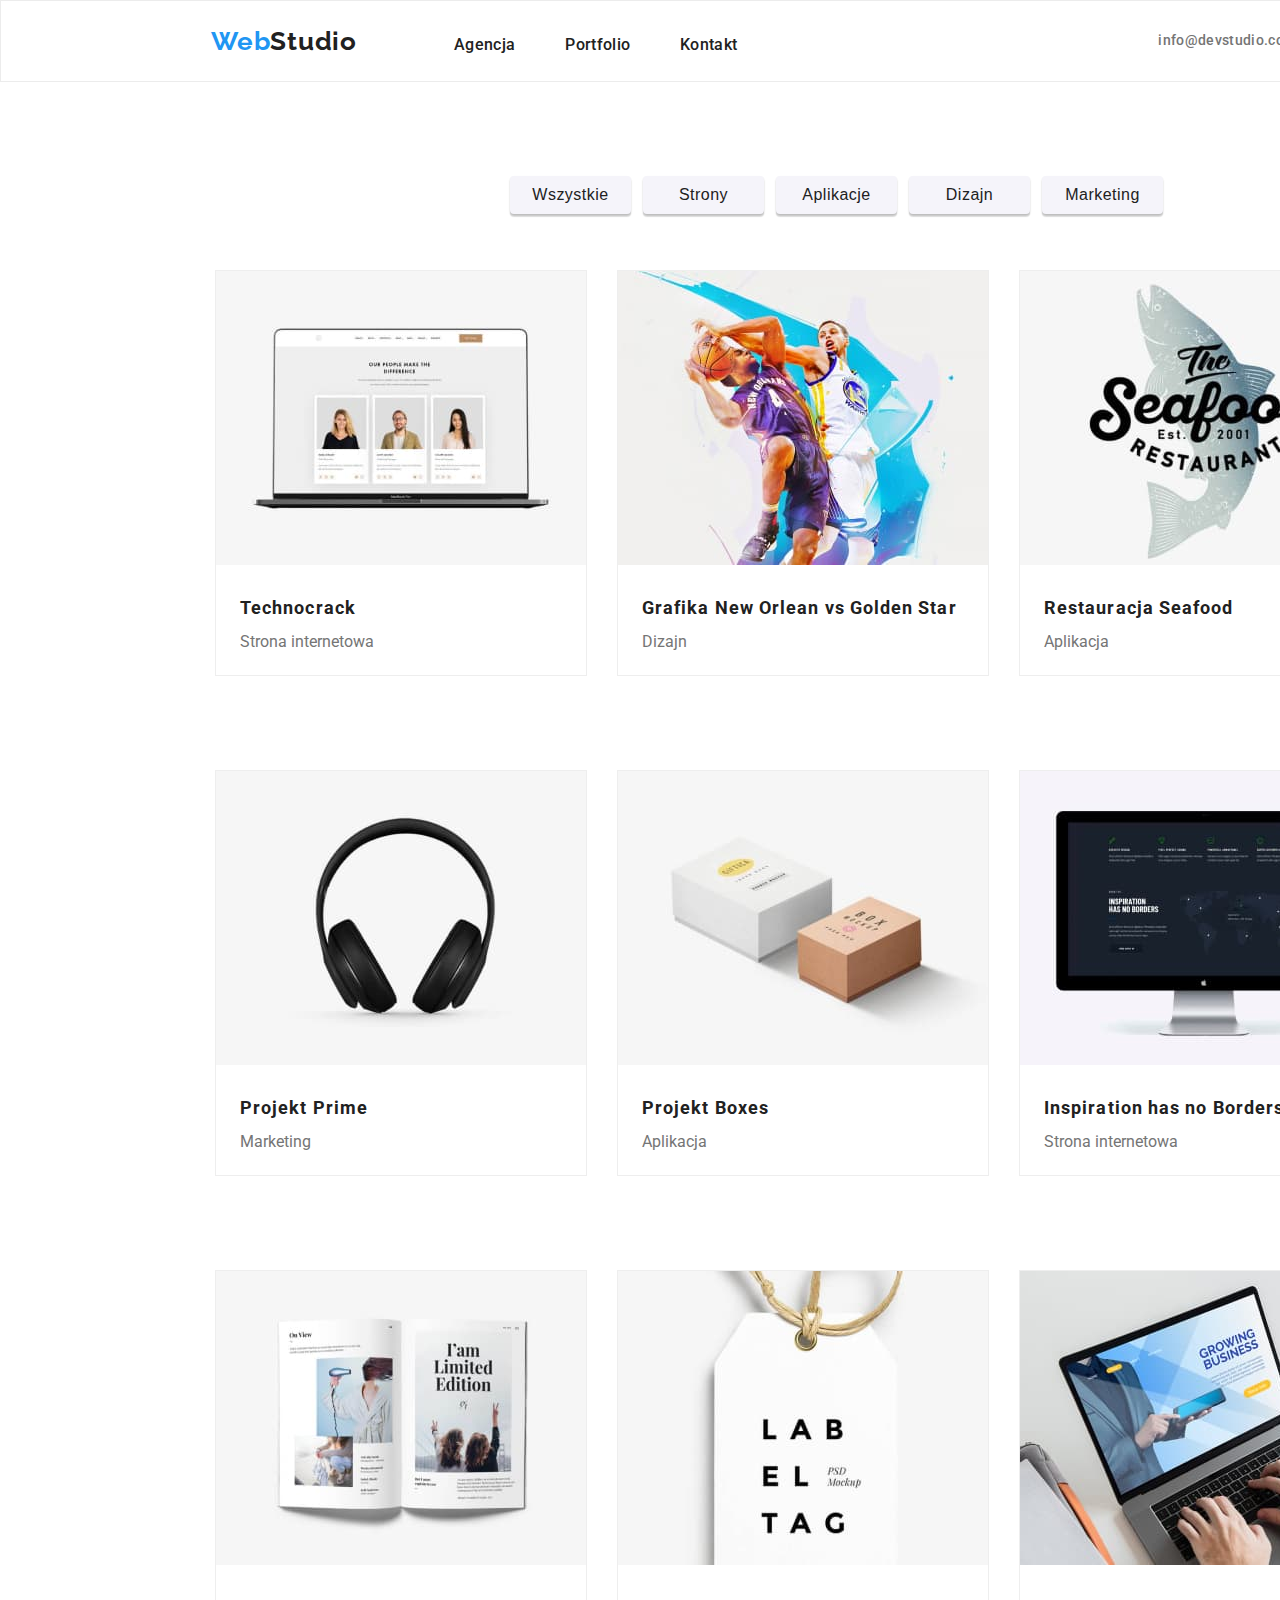
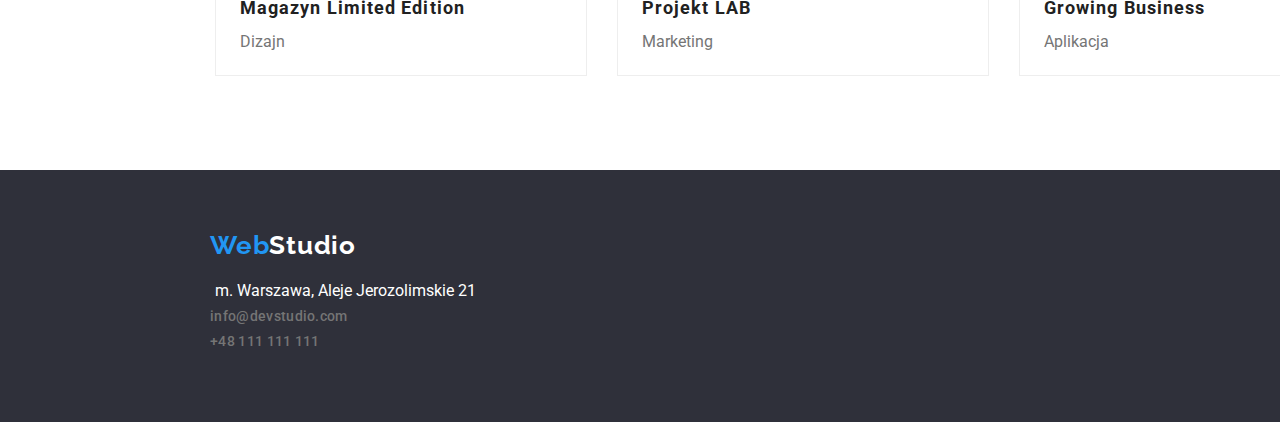
==== portfolio.html @ d5402ba7 "prawie gotowe" ====
<!DOCTYPE html>
<html lang="pl">
  <head>
    <meta charset="UTF-8" />
    <meta http-equiv="X-UA-Compatible" content="IE=edge" />
    <meta name="viewport" content="width=device-width, initial-scale=1.0" />
    <title>Portfolio</title>
    <link rel="stylesheet" href="css/style.css" />
    <link rel="preconnect" href="https://fonts.googleapis.com" />
    <link rel="preconnect" href="https://fonts.gstatic.com" crossorigin />
    <link
      href="https://fonts.googleapis.com/css2?family=Raleway:wght@700&family=Roboto:wght@400;500;700;900&display=swap"
      rel="stylesheet"
    />
    <link
      rel="stylesheet"
      href="https://cdnjs.cloudflare.com/ajax/libs/modern-normalize/1.1.0/modern-normalize.min.css"
      integrity="sha512-wpPYUAdjBVSE4KJnH1VR1HeZfpl1ub8YT/NKx4PuQ5NmX2tKuGu6U/JRp5y+Y8XG2tV+wKQpNHVUX03MfMFn9Q=="
      crossorigin="anonymous"
      referrerpolicy="no-referrer"
    />
  </head>
  <body class="container">
    <a href="index.html"></a>
    <header class="flexWstdioTop">
      <nav class="viceVersa">
        <a class="WebStudio" href="index.html"><span class="wstudio">Web</span>Studio</a>
        <a class="linkRest" href="#">Agencja</a>
        <a class="linkRest" href="portfolio.html">Portfolio</a>
        <a class="linkRestKo" href="#">Kontakt</a>
      </nav>
      <a class="email-tel" href="mailto:info@devstudio.com">info@devstudio.com</a>
      <a class="email-tel" href="tel:+48111111111">+48 111 111 111</a>
    </header>
    <main>
      <section>
        <div class="">
          <button class="fiveButtonOne" type="button">Wszystkie</button>
          <button class="fiveButton" type="button">Strony</button>
          <button class="fiveButton" type="button">Aplikacje</button>
          <button class="fiveButton" type="button">Dizajn</button>
          <button class="fiveButton" type="button">Marketing</button>
        </div>
      </section>
      <section>
        <ul class="flexGraf">
          <li class="borderImgPortfolio">
            <img
              src="images/portfolio/technocrac.jpg"
              alt="osoby i ich cv"
              width="370"
              height="294"
            />
            <div class="graf">Technocrack</div>
            <div class="grafTxt">Strona internetowa</div>
          </li>
          <li class="borderImgPortfolio">
            <img
              src="images/portfolio/newOrleanvsGoldenStar.jpg"
              alt="zdjecie meczu New Orlean vs Golden Star"
              width="370"
              height="294"
            />
            <div class="graf">Grafika New Orlean vs Golden Star</div>
            <div class="grafTxt">Dizajn</div>
          </li>
          <li class="borderImgPortfolio">
            <img
              src="images/portfolio/restaurantSeafood.jpg"
              alt="restauracja"
              width="370"
              height="294"
            />
            <div class="graf">Restauracja Seafood</div>
            <div class="grafTxt">Aplikacja</div>
          </li>
        </ul>
        <ul class="flexGraf">
          <li class="borderImgPortfolio">
            <img src="images/portfolio/projectPrime.jpg" alt="sluchawki" width="370" height="294" />
            <div class="graf">Projekt Prime</div>
            <div class="grafTxt">Marketing</div>
          </li>
          <li class="borderImgPortfolio">
            <img src="images/portfolio/projectBoxes.jpg" alt="pudelka" width="370" height="294" />
            <div class="graf">Projekt Boxes</div>
            <div class="grafTxt">Aplikacja</div>
          </li>
          <li class="borderImgPortfolio">
            <img
              src="images/portfolio/inspirationHasNoBorders.jpg"
              alt="monitor"
              width="370"
              height="294"
            />
            <div class="graf">Inspiration has no Borders</div>
            <div class="grafTxt">Strona internetowa</div>
          </li>
        </ul>
        <ul class="flexGraf">
          <li class="borderImgPortfolio">
            <img
              src="images/portfolio/magazynLimitedEdition.jpg"
              width="370"
              height="294"
              alt="magazyn Limited Edition"
            />
            <div class="graf">Magazyn Limited Edition</div>
            <div class="grafTxt">Dizajn</div>
          </li>
          <li class="borderImgPortfolio">
            <img src="images/portfolio/projectLAB.jpg" alt="projekt lab" width="370" height="294" />
            <div class="graf">Projekt LAB</div>
            <div class="grafTxt">Marketing</div>
          </li>
          <li class="borderImgPortfolio">
            <img
              src="images/portfolio/growingBusiness.jpg"
              alt="rosnacy biznes"
              width="370"
              height="294"
            />
            <div class="graf">Growing Business</div>
            <div class="grafTxt">Aplikacja</div>
          </li>
        </ul>
      </section>
    </main>
    <footer class="addresColor">
      <div class="WebStudio">
        <span class="wstudio">Web</span><span class="wStudioAdres">Studio</span>
      </div>
      <address>
        <div class="addres">m. Warszawa, Aleje Jerozolimskie 21</div>
        <a class="email-telAdress" href="mailto:info@devstudio.com">info@devstudio.com</a>
        <a class="email-telAdress" href="tel:+48111111111">+48 111 111 111</a>
      </address>
    </footer>
  </body>
</html>
---- css/style.css ----
.container {
  font-family: 'Roboto', sans-serif;
  color: #212121;
  margin: 0 auto;
  max-width: 1600px;
  outline: 1px dashed blue;
  font-style: normal;
}

.WebStudio {
  font-family: 'Raleway';
  color: #212121;
  text-decoration: none;
  font-weight: 700;
  line-height: 1.19;
  font-size: 26px;
  letter-spacing: 0.03em;
  margin-left: 210px;
  margin-right: 93px;
  padding-top: 60px;
}

.wstudio {
  color: #2196f3;
}

.linkRest {
  color: #212121;
  text-decoration: none;
  font-weight: 500;
  font-size: 16px;
  line-height: 1.14;
  letter-spacing: 0.02em;
  margin-right: 46px;
  padding: 0;
}

.linkRestKo {
  color: #212121;
  text-decoration: none;
  font-weight: 500;
  font-size: 16px;
  line-height: 1.14;
  letter-spacing: 0.02em;
  padding: 0;
  margin-right: 371px;
}
.viceVersa :hover {
  color: #2196f3;
}

.viceVersa :focus {
  background-color: #2196f3;
  outline: none;
}

.email-tel:hover {
  color: #2196f3;
}
.email-telAdress:hover {
  color: #2196f3;
}

.email-tel:focus {
  background-color: #2196f3;
  outline: none;
}

.email-tel {
  font-weight: 500;
  font-size: 14px;
  line-height: 1.14;
  letter-spacing: 0.02rem;
  color: #757575;
  text-decoration: none;
  margin-left: 50px;
  font-style: normal;
  display: flex;
}

.email-telAdress {
  font-weight: 500;
  font-size: 14px;
  line-height: 1.14;
  letter-spacing: 0.02rem;
  color: #757575;
  text-decoration: none;
  font-style: normal;
  margin-top: 9px;
  display: flex;
  margin-left: 210px;
}
.top {
  font-weight: 900;
  font-size: 44px;
  line-height: 1.3;
  letter-spacing: 0.06em;
  color: #ffffff;
  text-align: center;
  padding-top: 200px;
  padding-left: 452px;
  padding-right: 452px;
}
.flexTop {
  background: #2f303a;
  width: 1600px;
  height: 600px;
}

.botoonIndex {
  font-weight: 700;
  font-size: 16px;
  line-height: 1.87;
  letter-spacing: 0.06rem;
  border: 4px;
  cursor: pointer;
  border-radius: 4px;
  color: #ffffff;
  background: #2196f3;
  width: 200px;
  height: 50px;
  box-shadow: 0px 4px 4px rgba(0, 0, 0, 0.15);
  margin-left: 700px;
}

.botoonIndex:hover {
  color: #020202;
  background: #2196f3;
}

.botoonIndex:focus {
  background-color: #2196f3;
  outline: none;
}

.articleTitle {
  font-weight: 700;
  font-size: 14px;
  line-height: 1.14;
  letter-spacing: 0.03em;
}

.articleTitleTxt {
  font-size: 14px;
  line-height: 1.71;
  letter-spacing: 0.03em;
  color: #757575;
}

.resthHtwo {
  font-weight: 700;
  font-size: 36px;
  line-height: 1.16;
  letter-spacing: 0.03em;
  color: #212121;
  text-align: center;
  padding-top: 94px;
}

.personName {
  font-weight: 500;
  font-size: 16px;
  line-height: 1.18;
  letter-spacing: 0.03em;
  text-align: center;
  margin-top: 30px;
}

.personNameTxt {
  font-size: 16px;
  line-height: 1.18;
  letter-spacing: 0.03em;
  text-align: center;
  margin-top: 10px;
}

.fiveButton {
  font-weight: 500;
  font-size: 16px;
  line-height: 1.62;
  letter-spacing: 0.03em;
  border: 4px;
  background: #f5f4fa;
  color: #ffffff;
  cursor: pointer;
  border-radius: 4px;
  width: 121px;
  height: 38px;
  left: 510px;
  top: 174px;
  color: #212121;
  box-shadow: 0px 3px 1px rgba(0, 0, 0, 0.1), 0px 1px 2px rgba(0, 0, 0, 0.08),
    0px 2px 2px rgba(0, 0, 0, 0.12);
  border-radius: 4px;
  margin-left: 8px;
}
.fiveButtonOne {
  font-weight: 500;
  font-size: 16px;
  line-height: 1.62;
  letter-spacing: 0.03em;
  border: 4px;
  background: #f5f4fa;
  color: #ffffff;
  cursor: pointer;
  border-radius: 4px;
  width: 121px;
  height: 38px;
  left: 510px;
  top: 174px;
  color: #212121;
  box-shadow: 0px 3px 1px rgba(0, 0, 0, 0.1), 0px 1px 2px rgba(0, 0, 0, 0.08),
    0px 2px 2px rgba(0, 0, 0, 0.12);
  border-radius: 4px;
  margin-left: 510px;
  margin-top: 94px;
}

.fiveButtonOne:hover {
  color: #ffffff;
  background: #2196f3;
}

.fiveButton:hover {
  color: #ffffff;
  background: #2196f3;
}

.fiveButton:focus {
  background-color: #2196f3;
  outline: none;
}

.graf {
  font-weight: 700;
  font-size: 18px;
  line-height: 2.11;
  letter-spacing: 0.06em;
  margin-left: 24px;
  margin-top: 20px;
}

.grafTxt {
  font-size: 16px;
  line-height: 1.87;
  color: #757575;
  margin-left: 24px;
}
.addres {
  color: #ffffff;
  margin-top: 20px;
  margin-bottom: 9px;
  margin-left: 215px;
  margin-top: 20px;
  font-style: normal;
}

.flexPerson {
  width: 1600px;
  height: 648px;
  background: #f5f4fa;
  margin-top: 94px;
}
.flexAdress {
  width: 1600px;
  height: 252px;
  left: 0px;
  top: 1628px;
  background: #2f303a;
}

.flexArticleTitle {
  display: flex;
  gap: 30px;
  padding-right: 215px;
  padding-left: 215px;
  margin-top: 94px;
}
.flexImageOneIndex {
  display: flex;
  margin: 30px;
  padding-left: 175px;
  gap: 30px;
  margin-top: 50px;
}

.flexWstdioTop {
  border: 1px solid #ececec;
  width: 1600px;
  height: 80px;
  display: flex;
  align-items: center;
}
.flexWstdioTopIndex {
  display: flex;
  align-items: center;
  padding-top: 24px;
}

.flexImgPersonOne {
  display: flex;
  padding-left: 215px;
  gap: 30px;
  margin-top: 50px;
}
ul {
  list-style-type: none;
}
.ImgTxtPerson {
  width: 270px;
  height: 368px;
  left: 1115px;
  top: 1635px;
  background: #ffffff;
  box-shadow: 0px 1px 3px rgba(0, 0, 0, 0.12), 0px 1px 1px rgba(0, 0, 0, 0.14),
    0px 2px 1px rgba(0, 0, 0, 0.2);
  border-radius: 0px 0px 4px 4px;
}

.flexGraf {
  display: flex;
  gap: 30px;
  padding: 0;
  margin-left: 215px;
  margin-bottom: 94px;
  margin-top: 56px;
}

.borderImgPortfolio {
  width: 370px;
  height: 404px;
  left: 215px;
  top: 1130px;
  background: #ffffff;
  border: 1px solid #eeeeee;
}
.addresColor {
  background: #2f303a;
  width: 1600px;
  height: 252px;
  left: 0px;
  top: 1628px;
}

.wStudioAdres {
  color: #ffffff;
}
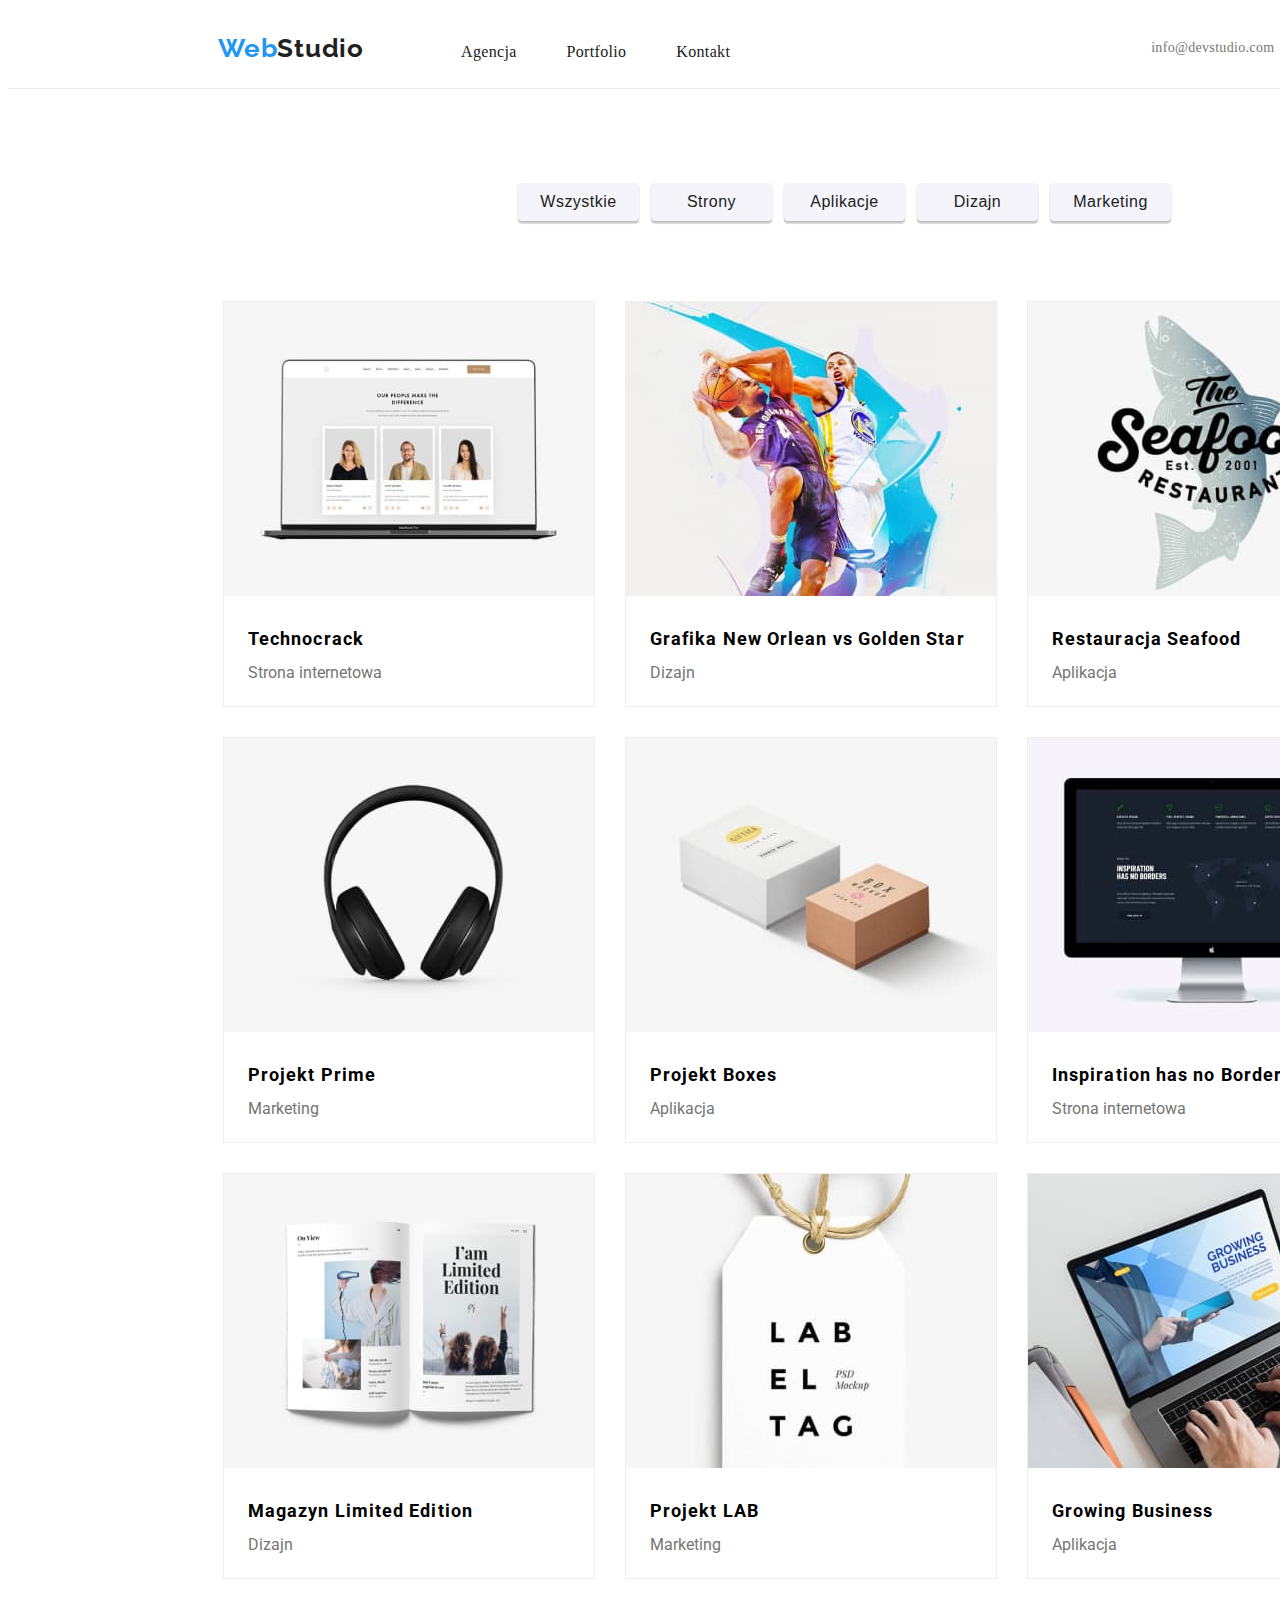
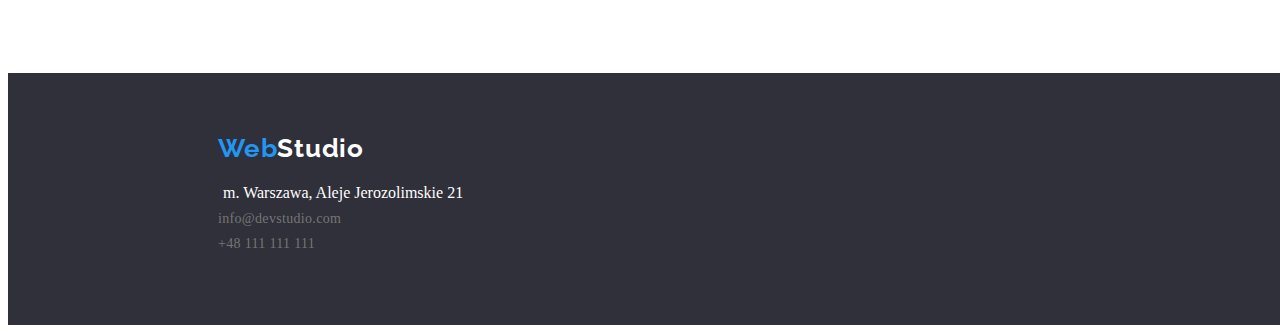
==== commit c7817d55: "poprawione" ====
--- a/portfolio.html
+++ b/portfolio.html
@@ -20,7 +20,7 @@
       referrerpolicy="no-referrer"
     />
   </head>
-  <body class="container">
+  <body>
     <a href="index.html"></a>
     <header class="flexWstdioTop">
       <nav class="viceVersa">
@@ -33,16 +33,14 @@
       <a class="email-tel" href="tel:+48111111111">+48 111 111 111</a>
     </header>
     <main>
-      <section>
-        <div class="">
-          <button class="fiveButtonOne" type="button">Wszystkie</button>
-          <button class="fiveButton" type="button">Strony</button>
-          <button class="fiveButton" type="button">Aplikacje</button>
-          <button class="fiveButton" type="button">Dizajn</button>
-          <button class="fiveButton" type="button">Marketing</button>
-        </div>
+      <section class="container">
+        <button class="fiveButtonOne" type="button">Wszystkie</button>
+        <button class="fiveButton" type="button">Strony</button>
+        <button class="fiveButton" type="button">Aplikacje</button>
+        <button class="fiveButton" type="button">Dizajn</button>
+        <button class="fiveButton" type="button">Marketing</button>
       </section>
-      <section>
+      <section class="container">
         <ul class="flexGraf">
           <li class="borderImgPortfolio">
             <img
@@ -97,7 +95,7 @@
             <div class="grafTxt">Strona internetowa</div>
           </li>
         </ul>
-        <ul class="flexGraf">
+        <ul class="flexGraf flexGrafthre">
           <li class="borderImgPortfolio">
             <img
               src="images/portfolio/magazynLimitedEdition.jpg"
--- a/css/style.css
+++ b/css/style.css
@@ -1,9 +1,6 @@
 .container {
   font-family: 'Roboto', sans-serif;
-  color: #212121;
   margin: 0 auto;
-  max-width: 1600px;
-  outline: 1px dashed blue;
   font-style: normal;
 }
 
@@ -45,6 +42,7 @@
   padding: 0;
   margin-right: 371px;
 }
+
 .viceVersa :hover {
   color: #2196f3;
 }
@@ -57,6 +55,7 @@
 .email-tel:hover {
   color: #2196f3;
 }
+
 .email-telAdress:hover {
   color: #2196f3;
 }
@@ -90,6 +89,7 @@
   display: flex;
   margin-left: 210px;
 }
+
 .top {
   font-weight: 900;
   font-size: 44px;
@@ -101,6 +101,7 @@
   padding-left: 452px;
   padding-right: 452px;
 }
+
 .flexTop {
   background: #2f303a;
   width: 1600px;
@@ -125,7 +126,7 @@
 
 .botoonIndex:hover {
   color: #020202;
-  background: #2196f3;
+  background: #f5f4fa;
 }
 
 .botoonIndex:focus {
@@ -157,6 +158,16 @@
   padding-top: 94px;
 }
 
+.resthHtwoImg {
+  font-weight: 700;
+  font-size: 36px;
+  line-height: 1.16;
+  letter-spacing: 0.03em;
+  text-align: center;
+  margin-top: 94px;
+  width: 1600px;
+}
+
 .personName {
   font-weight: 500;
   font-size: 16px;
@@ -186,14 +197,13 @@
   border-radius: 4px;
   width: 121px;
   height: 38px;
-  left: 510px;
-  top: 174px;
   color: #212121;
   box-shadow: 0px 3px 1px rgba(0, 0, 0, 0.1), 0px 1px 2px rgba(0, 0, 0, 0.08),
     0px 2px 2px rgba(0, 0, 0, 0.12);
   border-radius: 4px;
   margin-left: 8px;
 }
+
 .fiveButtonOne {
   font-weight: 500;
   font-size: 16px;
@@ -206,14 +216,13 @@
   border-radius: 4px;
   width: 121px;
   height: 38px;
-  left: 510px;
-  top: 174px;
   color: #212121;
   box-shadow: 0px 3px 1px rgba(0, 0, 0, 0.1), 0px 1px 2px rgba(0, 0, 0, 0.08),
     0px 2px 2px rgba(0, 0, 0, 0.12);
   border-radius: 4px;
   margin-left: 510px;
   margin-top: 94px;
+  margin-bottom: 50px;
 }
 
 .fiveButtonOne:hover {
@@ -246,6 +255,7 @@
   color: #757575;
   margin-left: 24px;
 }
+
 .addres {
   color: #ffffff;
   margin-top: 20px;
@@ -261,11 +271,10 @@
   background: #f5f4fa;
   margin-top: 94px;
 }
+
 .flexAdress {
   width: 1600px;
   height: 252px;
-  left: 0px;
-  top: 1628px;
   background: #2f303a;
 }
 
@@ -275,7 +284,9 @@
   padding-right: 215px;
   padding-left: 215px;
   margin-top: 94px;
-}
+  width: 1600px;
+}
+
 .flexImageOneIndex {
   display: flex;
   margin: 30px;
@@ -285,12 +296,13 @@
 }
 
 .flexWstdioTop {
-  border: 1px solid #ececec;
+  border-bottom: 1px solid #ececec;
   width: 1600px;
   height: 80px;
   display: flex;
   align-items: center;
 }
+
 .flexWstdioTopIndex {
   display: flex;
   align-items: center;
@@ -303,14 +315,14 @@
   gap: 30px;
   margin-top: 50px;
 }
+
 ul {
   list-style-type: none;
 }
+
 .ImgTxtPerson {
   width: 270px;
   height: 368px;
-  left: 1115px;
-  top: 1635px;
   background: #ffffff;
   box-shadow: 0px 1px 3px rgba(0, 0, 0, 0.12), 0px 1px 1px rgba(0, 0, 0, 0.14),
     0px 2px 1px rgba(0, 0, 0, 0.2);
@@ -322,24 +334,24 @@
   gap: 30px;
   padding: 0;
   margin-left: 215px;
+  margin-top: 30px;
+}
+
+.flexGrafthre {
   margin-bottom: 94px;
-  margin-top: 56px;
-}
-
+  margin-top: 30px;
+}
 .borderImgPortfolio {
   width: 370px;
   height: 404px;
-  left: 215px;
-  top: 1130px;
   background: #ffffff;
   border: 1px solid #eeeeee;
 }
+
 .addresColor {
   background: #2f303a;
   width: 1600px;
   height: 252px;
-  left: 0px;
-  top: 1628px;
 }
 
 .wStudioAdres {
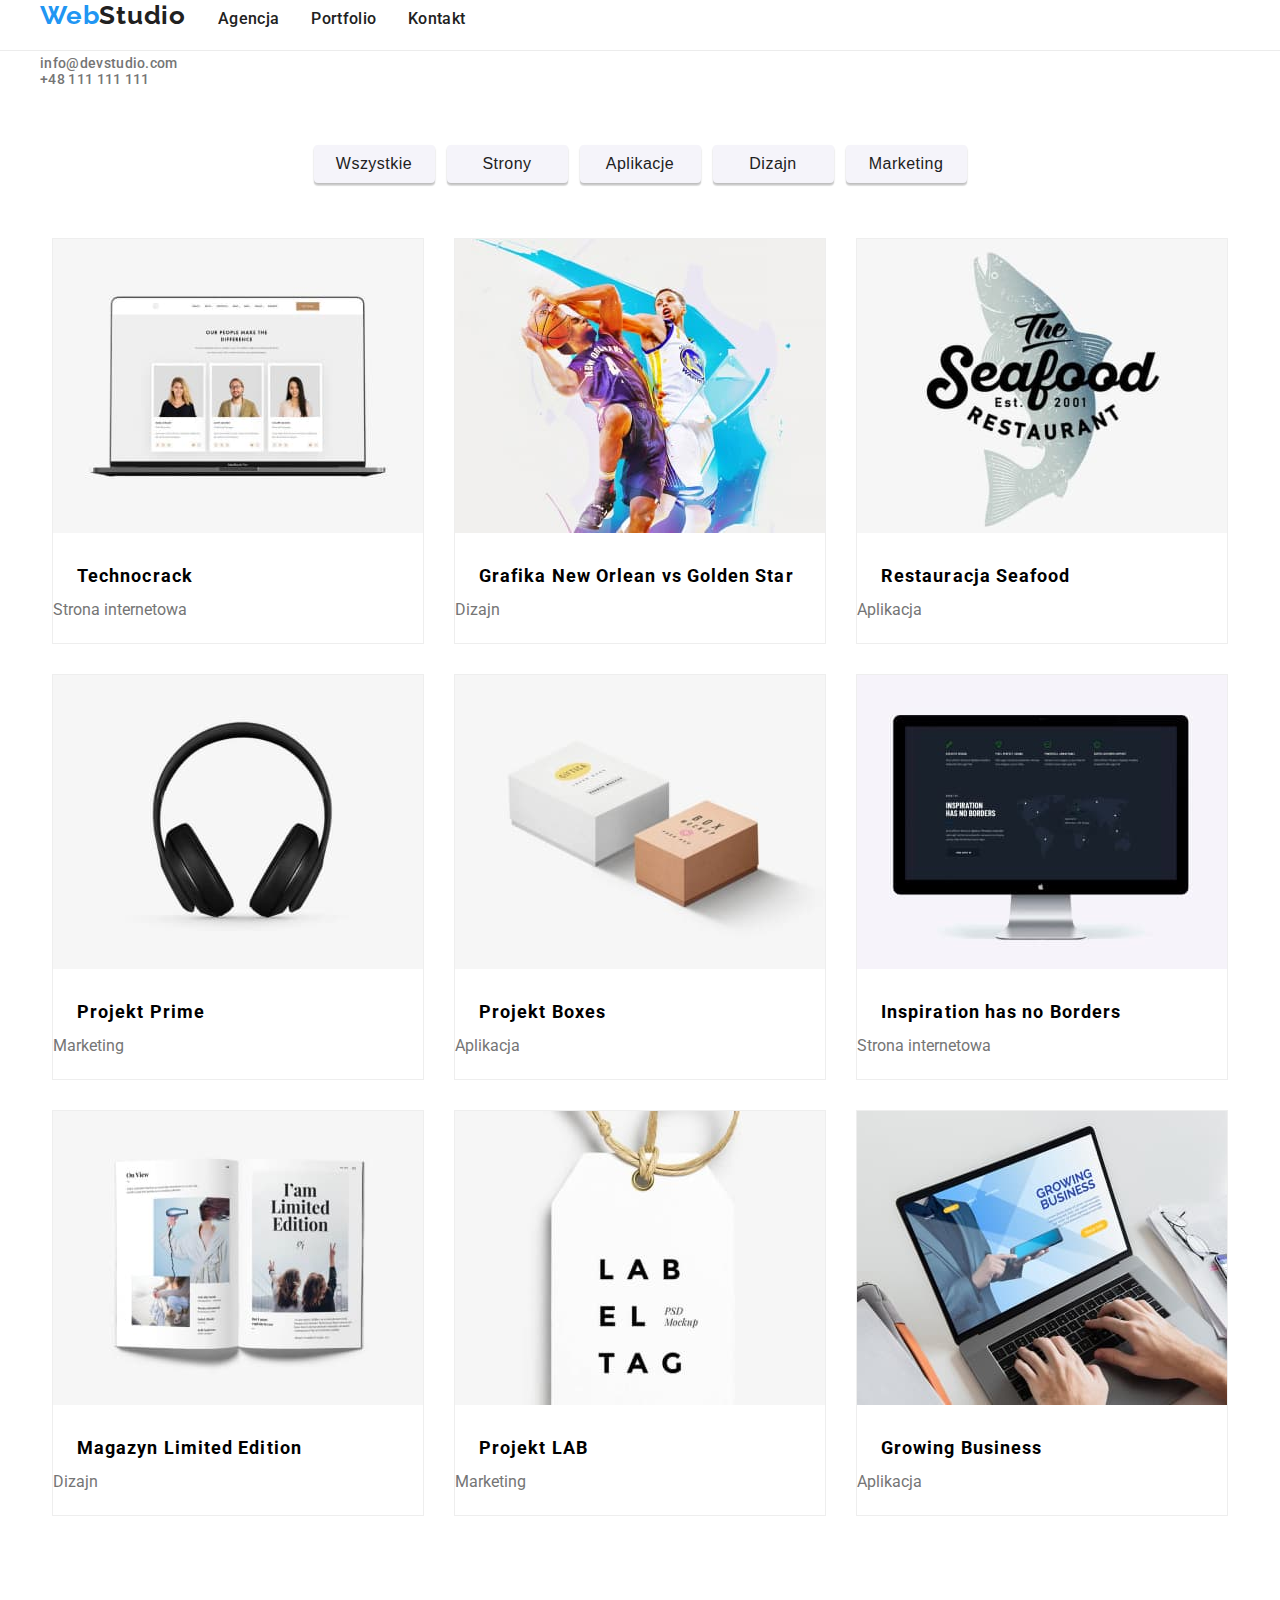
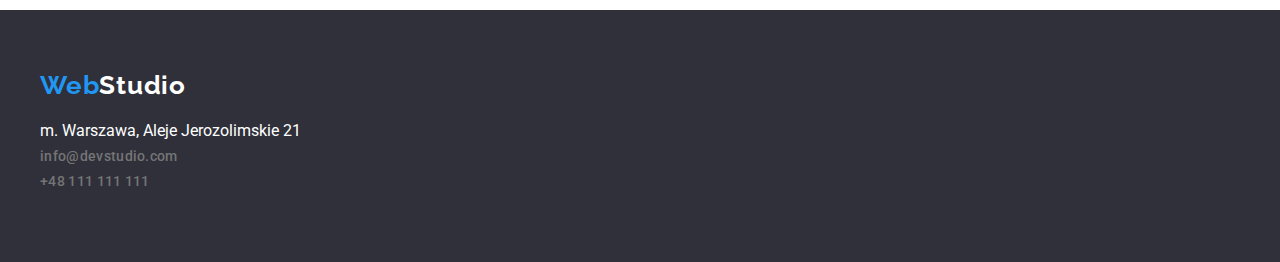
==== commit 3a03056a: "123435" ====
--- a/portfolio.html
+++ b/portfolio.html
@@ -23,18 +23,20 @@
   <body>
     <a href="index.html"></a>
     <header class="flexWstdioTop">
-      <nav class="viceVersa">
-        <a class="WebStudio" href="index.html"><span class="wstudio">Web</span>Studio</a>
-        <a class="linkRest" href="#">Agencja</a>
-        <a class="linkRest" href="portfolio.html">Portfolio</a>
-        <a class="linkRestKo" href="#">Kontakt</a>
-      </nav>
-      <a class="email-tel" href="mailto:info@devstudio.com">info@devstudio.com</a>
-      <a class="email-tel" href="tel:+48111111111">+48 111 111 111</a>
+      <div class="container">
+        <nav class="viceVersa">
+          <a class="WebStudio" href="index.html"><span class="wstudio">Web</span>Studio</a>
+          <a class="linkRest" href="#">Agencja</a>
+          <a class="linkRest" href="portfolio.html">Portfolio</a>
+          <a class="linkRestKo" href="#">Kontakt</a>
+        </nav>
+        <a class="email-tel" href="mailto:info@devstudio.com">info@devstudio.com</a>
+        <a class="email-tel" href="tel:+48111111111">+48 111 111 111</a>
+      </div>
     </header>
     <main>
-      <section class="container">
-        <button class="fiveButtonOne" type="button">Wszystkie</button>
+      <section class="container buttons">
+        <button class="fiveButton" type="button">Wszystkie</button>
         <button class="fiveButton" type="button">Strony</button>
         <button class="fiveButton" type="button">Aplikacje</button>
         <button class="fiveButton" type="button">Dizajn</button>
@@ -125,14 +127,16 @@
       </section>
     </main>
     <footer class="addresColor">
-      <div class="WebStudio">
-        <span class="wstudio">Web</span><span class="wStudioAdres">Studio</span>
+      <div class="container">
+        <div class="WebStudioAdress">
+          <span class="wstudio">Web</span><span class="wStudioAdres">Studio</span>
+        </div>
+        <address>
+          <div class="addres">m. Warszawa, Aleje Jerozolimskie 21</div>
+          <a class="email-telAdress" href="mailto:info@devstudio.com">info@devstudio.com</a>
+          <a class="email-telAdress" href="tel:+48111111111">+48 111 111 111</a>
+        </address>
       </div>
-      <address>
-        <div class="addres">m. Warszawa, Aleje Jerozolimskie 21</div>
-        <a class="email-telAdress" href="mailto:info@devstudio.com">info@devstudio.com</a>
-        <a class="email-telAdress" href="tel:+48111111111">+48 111 111 111</a>
-      </address>
     </footer>
   </body>
 </html>
--- a/css/style.css
+++ b/css/style.css
@@ -1,7 +1,21 @@
+* {
+  margin: 0;
+  padding: 0;
+  justify-content: center;
+}
+
+ul {
+  list-style-type: none;
+}
+
+a {
+  text-decoration: none;
+}
 .container {
   font-family: 'Roboto', sans-serif;
   margin: 0 auto;
   font-style: normal;
+  width: 1200px;
 }
 
 .WebStudio {
@@ -12,8 +26,17 @@
   line-height: 1.19;
   font-size: 26px;
   letter-spacing: 0.03em;
-  margin-left: 210px;
-  margin-right: 93px;
+  padding-bottom: 25px;
+}
+
+.WebStudioAdress {
+  font-family: 'Raleway';
+  color: #212121;
+  text-decoration: none;
+  font-weight: 700;
+  line-height: 1.19;
+  font-size: 26px;
+  letter-spacing: 0.03em;
   padding-top: 60px;
 }
 
@@ -28,10 +51,14 @@
   font-size: 16px;
   line-height: 1.14;
   letter-spacing: 0.02em;
-  margin-right: 46px;
   padding: 0;
-}
-
+  height: auto;
+}
+
+.headerTop {
+  display: flex;
+  align-items: center;
+}
 .linkRestKo {
   color: #212121;
   text-decoration: none;
@@ -43,6 +70,14 @@
   margin-right: 371px;
 }
 
+.viceVersa {
+  flex: 1;
+  display: flex;
+  justify-self: flex-start;
+  gap: 32px;
+  align-items: baseline;
+}
+
 .viceVersa :hover {
   color: #2196f3;
 }
@@ -72,9 +107,8 @@
   letter-spacing: 0.02rem;
   color: #757575;
   text-decoration: none;
-  margin-left: 50px;
   font-style: normal;
-  display: flex;
+  display: block;
 }
 
 .email-telAdress {
@@ -85,9 +119,8 @@
   color: #757575;
   text-decoration: none;
   font-style: normal;
-  margin-top: 9px;
-  display: flex;
-  margin-left: 210px;
+  display: block;
+  margin-bottom: 9px;
 }
 
 .top {
@@ -98,13 +131,10 @@
   color: #ffffff;
   text-align: center;
   padding-top: 200px;
-  padding-left: 452px;
-  padding-right: 452px;
 }
 
 .flexTop {
   background: #2f303a;
-  width: 1600px;
   height: 600px;
 }
 
@@ -121,7 +151,6 @@
   width: 200px;
   height: 50px;
   box-shadow: 0px 4px 4px rgba(0, 0, 0, 0.15);
-  margin-left: 700px;
 }
 
 .botoonIndex:hover {
@@ -165,7 +194,6 @@
   letter-spacing: 0.03em;
   text-align: center;
   margin-top: 94px;
-  width: 1600px;
 }
 
 .personName {
@@ -201,30 +229,16 @@
   box-shadow: 0px 3px 1px rgba(0, 0, 0, 0.1), 0px 1px 2px rgba(0, 0, 0, 0.08),
     0px 2px 2px rgba(0, 0, 0, 0.12);
   border-radius: 4px;
-  margin-left: 8px;
-}
-
-.fiveButtonOne {
-  font-weight: 500;
-  font-size: 16px;
-  line-height: 1.62;
-  letter-spacing: 0.03em;
-  border: 4px;
-  background: #f5f4fa;
-  color: #ffffff;
-  cursor: pointer;
-  border-radius: 4px;
-  width: 121px;
-  height: 38px;
-  color: #212121;
-  box-shadow: 0px 3px 1px rgba(0, 0, 0, 0.1), 0px 1px 2px rgba(0, 0, 0, 0.08),
-    0px 2px 2px rgba(0, 0, 0, 0.12);
-  border-radius: 4px;
-  margin-left: 510px;
-  margin-top: 94px;
-  margin-bottom: 50px;
-}
-
+}
+
+.buttons {
+  padding: 25px 0;
+  display: flex;
+  justify-content: center;
+  align-items: center;
+  gap: 12px;
+  padding-top: 94px;
+}
 .fiveButtonOne:hover {
   color: #ffffff;
   background: #2196f3;
@@ -253,27 +267,23 @@
   font-size: 16px;
   line-height: 1.87;
   color: #757575;
-  margin-left: 24px;
 }
 
 .addres {
   color: #ffffff;
   margin-top: 20px;
   margin-bottom: 9px;
-  margin-left: 215px;
   margin-top: 20px;
   font-style: normal;
 }
 
 .flexPerson {
-  width: 1600px;
   height: 648px;
   background: #f5f4fa;
   margin-top: 94px;
 }
 
 .flexAdress {
-  width: 1600px;
   height: 252px;
   background: #2f303a;
 }
@@ -281,43 +291,32 @@
 .flexArticleTitle {
   display: flex;
   gap: 30px;
-  padding-right: 215px;
-  padding-left: 215px;
   margin-top: 94px;
-  width: 1600px;
+  width: 1170px;
+  height: 101px;
 }
 
 .flexImageOneIndex {
   display: flex;
   margin: 30px;
-  padding-left: 175px;
   gap: 30px;
   margin-top: 50px;
 }
 
 .flexWstdioTop {
   border-bottom: 1px solid #ececec;
-  width: 1600px;
-  height: 80px;
-  display: flex;
-  align-items: center;
+  height: 50px;
 }
 
 .flexWstdioTopIndex {
-  display: flex;
   align-items: center;
   padding-top: 24px;
 }
 
 .flexImgPersonOne {
   display: flex;
-  padding-left: 215px;
   gap: 30px;
   margin-top: 50px;
-}
-
-ul {
-  list-style-type: none;
 }
 
 .ImgTxtPerson {
@@ -333,7 +332,6 @@
   display: flex;
   gap: 30px;
   padding: 0;
-  margin-left: 215px;
   margin-top: 30px;
 }
 
@@ -350,7 +348,6 @@
 
 .addresColor {
   background: #2f303a;
-  width: 1600px;
   height: 252px;
 }
 
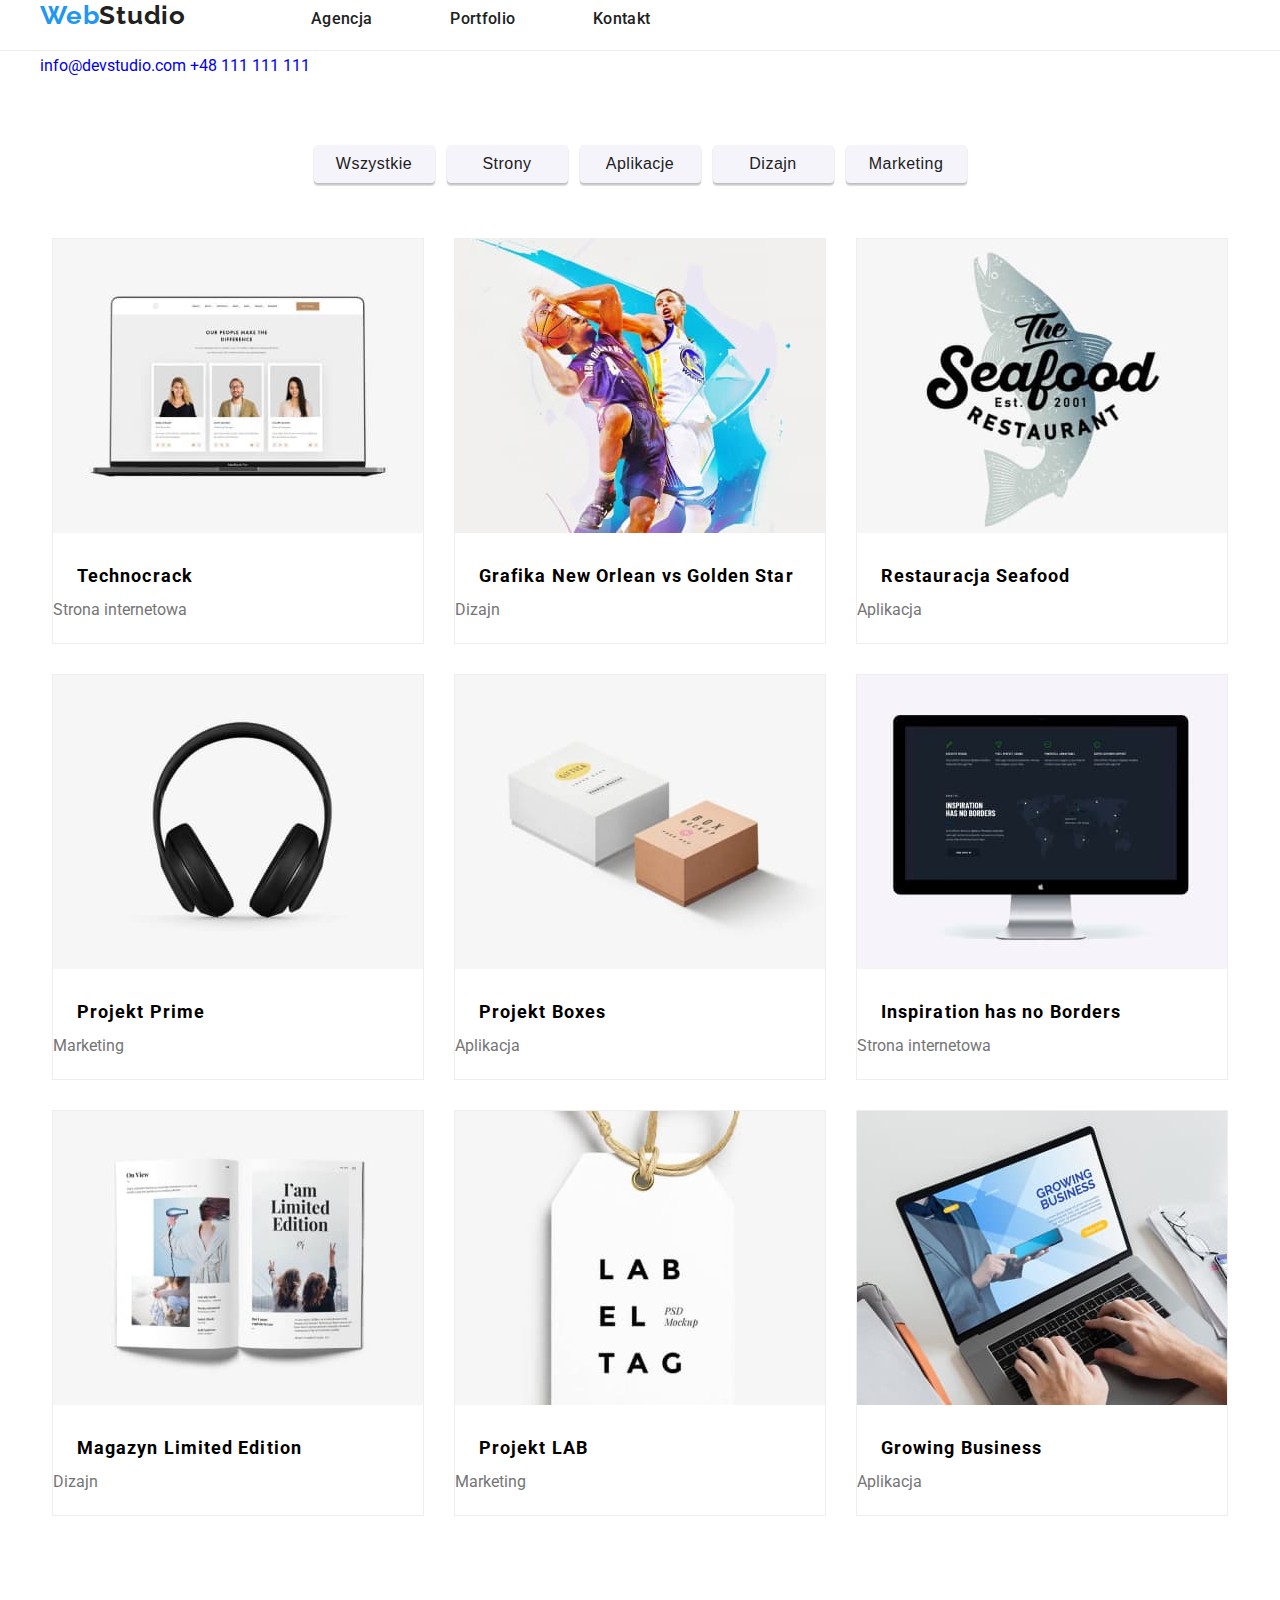
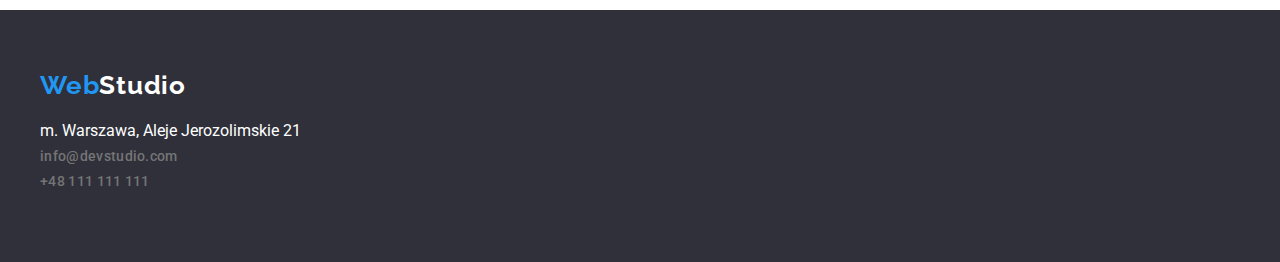
==== commit 607b1b22: "12" ====
--- a/portfolio.html
+++ b/portfolio.html
@@ -23,7 +23,7 @@
   <body>
     <a href="index.html"></a>
     <header class="flexWstdioTop">
-      <div class="container">
+      <div class="container ">
         <nav class="viceVersa">
           <a class="WebStudio" href="index.html"><span class="wstudio">Web</span>Studio</a>
           <a class="linkRest" href="#">Agencja</a>
--- a/css/style.css
+++ b/css/style.css
@@ -27,6 +27,7 @@
   font-size: 26px;
   letter-spacing: 0.03em;
   padding-bottom: 25px;
+  margin-right: 93px;
 }
 
 .WebStudioAdress {
@@ -53,6 +54,7 @@
   letter-spacing: 0.02em;
   padding: 0;
   height: auto;
+  margin-right: 46px;
 }
 
 .headerTop {
@@ -67,7 +69,6 @@
   line-height: 1.14;
   letter-spacing: 0.02em;
   padding: 0;
-  margin-right: 371px;
 }
 
 .viceVersa {
@@ -87,7 +88,11 @@
   outline: none;
 }
 
-.email-tel:hover {
+.email:hover {
+  color: #2196f3;
+
+}
+.tel:hover {
   color: #2196f3;
 }
 
@@ -100,7 +105,7 @@
   outline: none;
 }
 
-.email-tel {
+.email {
   font-weight: 500;
   font-size: 14px;
   line-height: 1.14;
@@ -108,7 +113,18 @@
   color: #757575;
   text-decoration: none;
   font-style: normal;
-  display: block;
+  margin-left: 290px;
+}
+
+.tel {
+  font-weight: 500;
+  font-size: 14px;
+  line-height: 1.14;
+  letter-spacing: 0.02rem;
+  color: #757575;
+  text-decoration: none;
+  font-style: normal;
+  margin-left: 50px;
 }
 
 .email-telAdress {
@@ -151,6 +167,7 @@
   width: 200px;
   height: 50px;
   box-shadow: 0px 4px 4px rgba(0, 0, 0, 0.15);
+  
 }
 
 .botoonIndex:hover {
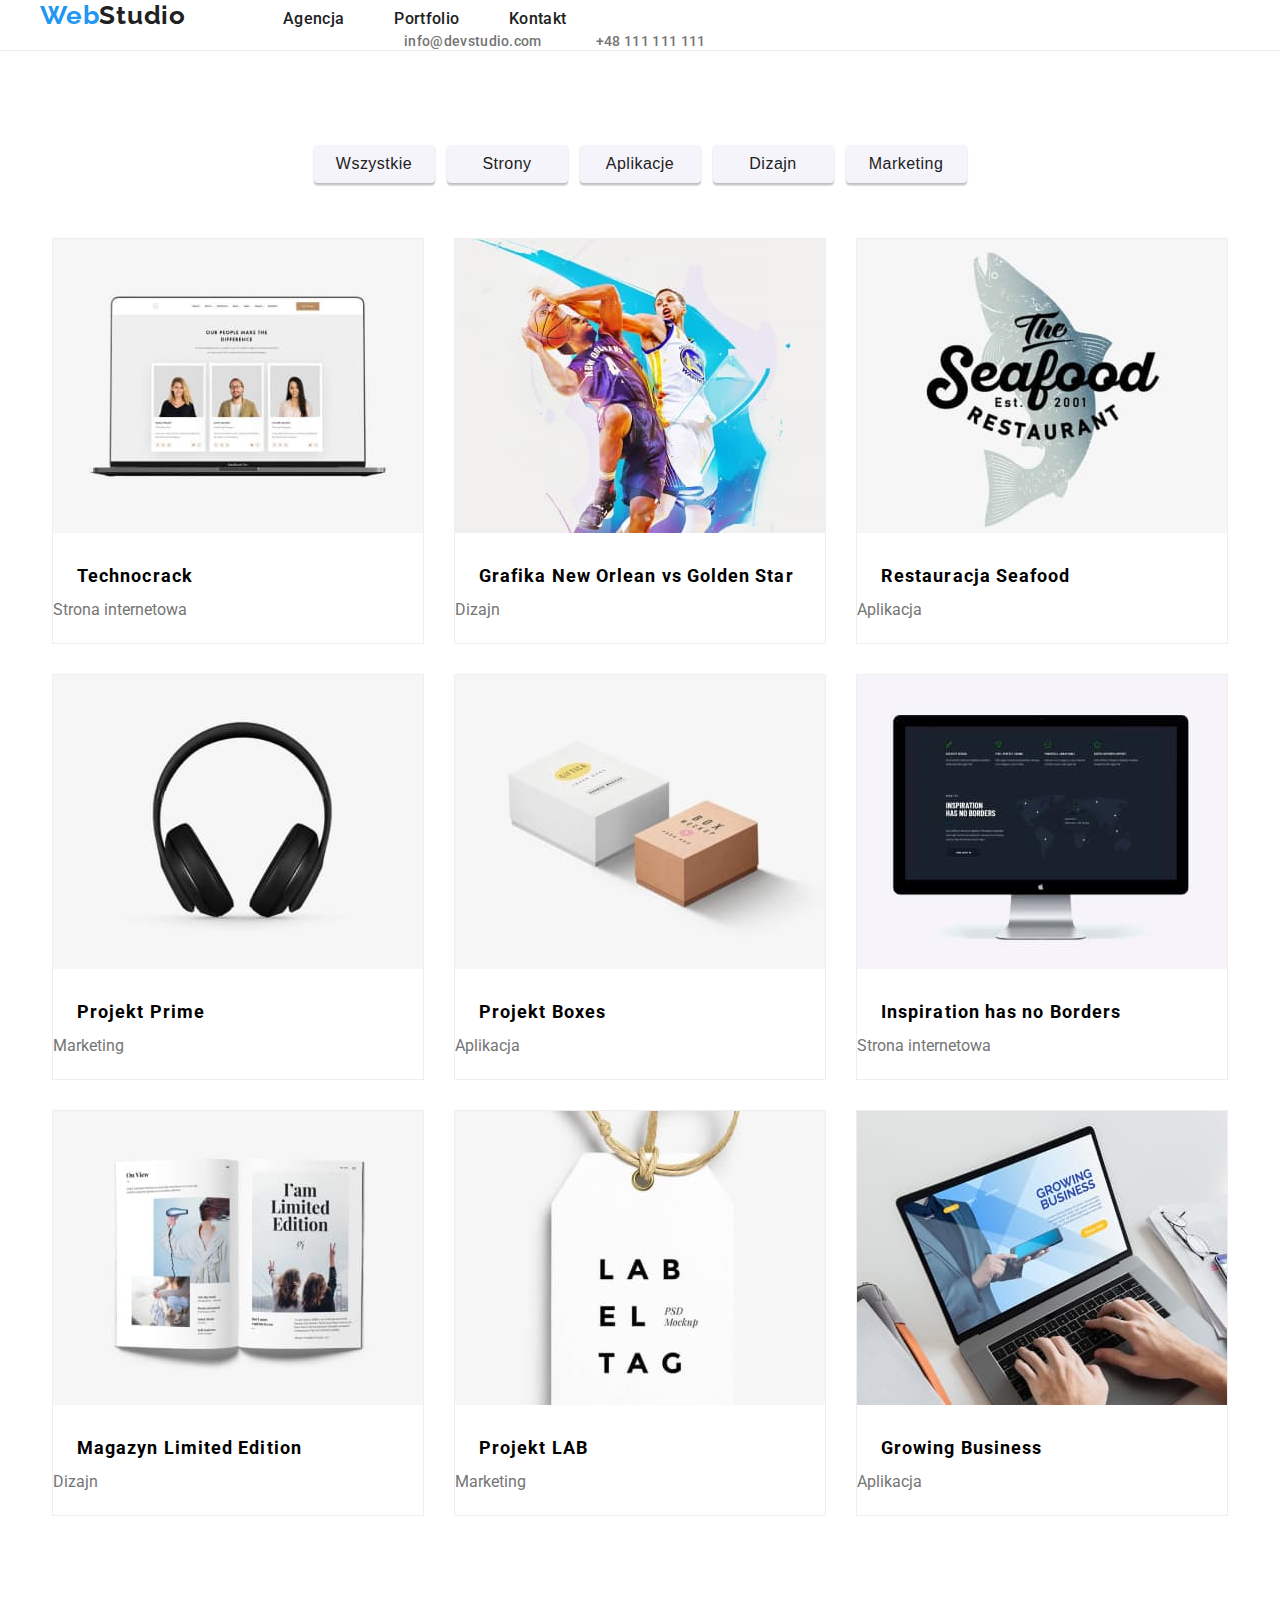
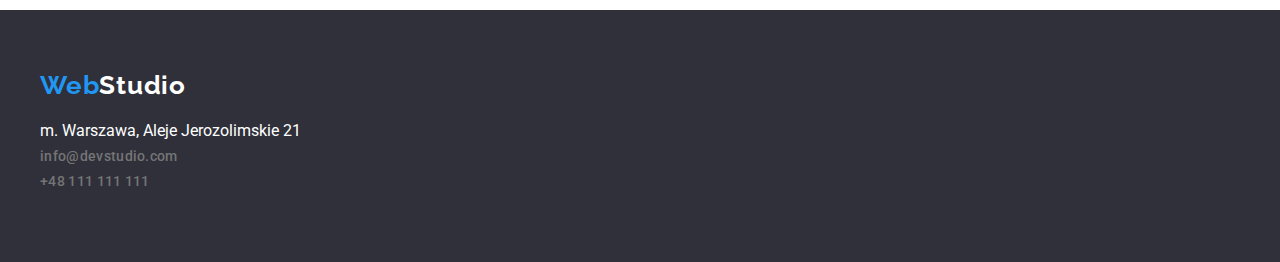
==== commit b3726ce5: "12312" ====
--- a/portfolio.html
+++ b/portfolio.html
@@ -23,15 +23,15 @@
   <body>
     <a href="index.html"></a>
     <header class="flexWstdioTop">
-      <div class="container ">
-        <nav class="viceVersa">
+      <div class="container">
+        <nav>
           <a class="WebStudio" href="index.html"><span class="wstudio">Web</span>Studio</a>
           <a class="linkRest" href="#">Agencja</a>
           <a class="linkRest" href="portfolio.html">Portfolio</a>
           <a class="linkRestKo" href="#">Kontakt</a>
         </nav>
-        <a class="email-tel" href="mailto:info@devstudio.com">info@devstudio.com</a>
-        <a class="email-tel" href="tel:+48111111111">+48 111 111 111</a>
+        <a class="email" href="mailto:info@devstudio.com">info@devstudio.com</a>
+        <a class="tel" href="tel:+48111111111">+48 111 111 111</a>
       </div>
     </header>
     <main>
--- a/css/style.css
+++ b/css/style.css
@@ -26,7 +26,6 @@
   line-height: 1.19;
   font-size: 26px;
   letter-spacing: 0.03em;
-  padding-bottom: 25px;
   margin-right: 93px;
 }
 
@@ -71,14 +70,6 @@
   padding: 0;
 }
 
-.viceVersa {
-  flex: 1;
-  display: flex;
-  justify-self: flex-start;
-  gap: 32px;
-  align-items: baseline;
-}
-
 .viceVersa :hover {
   color: #2196f3;
 }
@@ -90,7 +81,6 @@
 
 .email:hover {
   color: #2196f3;
-
 }
 .tel:hover {
   color: #2196f3;
@@ -113,7 +103,7 @@
   color: #757575;
   text-decoration: none;
   font-style: normal;
-  margin-left: 290px;
+  margin-left: 364px;
 }
 
 .tel {
@@ -147,11 +137,13 @@
   color: #ffffff;
   text-align: center;
   padding-top: 200px;
+  align-items: center;
 }
 
 .flexTop {
   background: #2f303a;
   height: 600px;
+  margin-top: 25px;
 }
 
 .botoonIndex {
@@ -167,7 +159,6 @@
   width: 200px;
   height: 50px;
   box-shadow: 0px 4px 4px rgba(0, 0, 0, 0.15);
-  
 }
 
 .botoonIndex:hover {
@@ -255,6 +246,8 @@
   align-items: center;
   gap: 12px;
   padding-top: 94px;
+}
+.buttonsIdex {
 }
 .fiveButtonOne:hover {
   color: #ffffff;
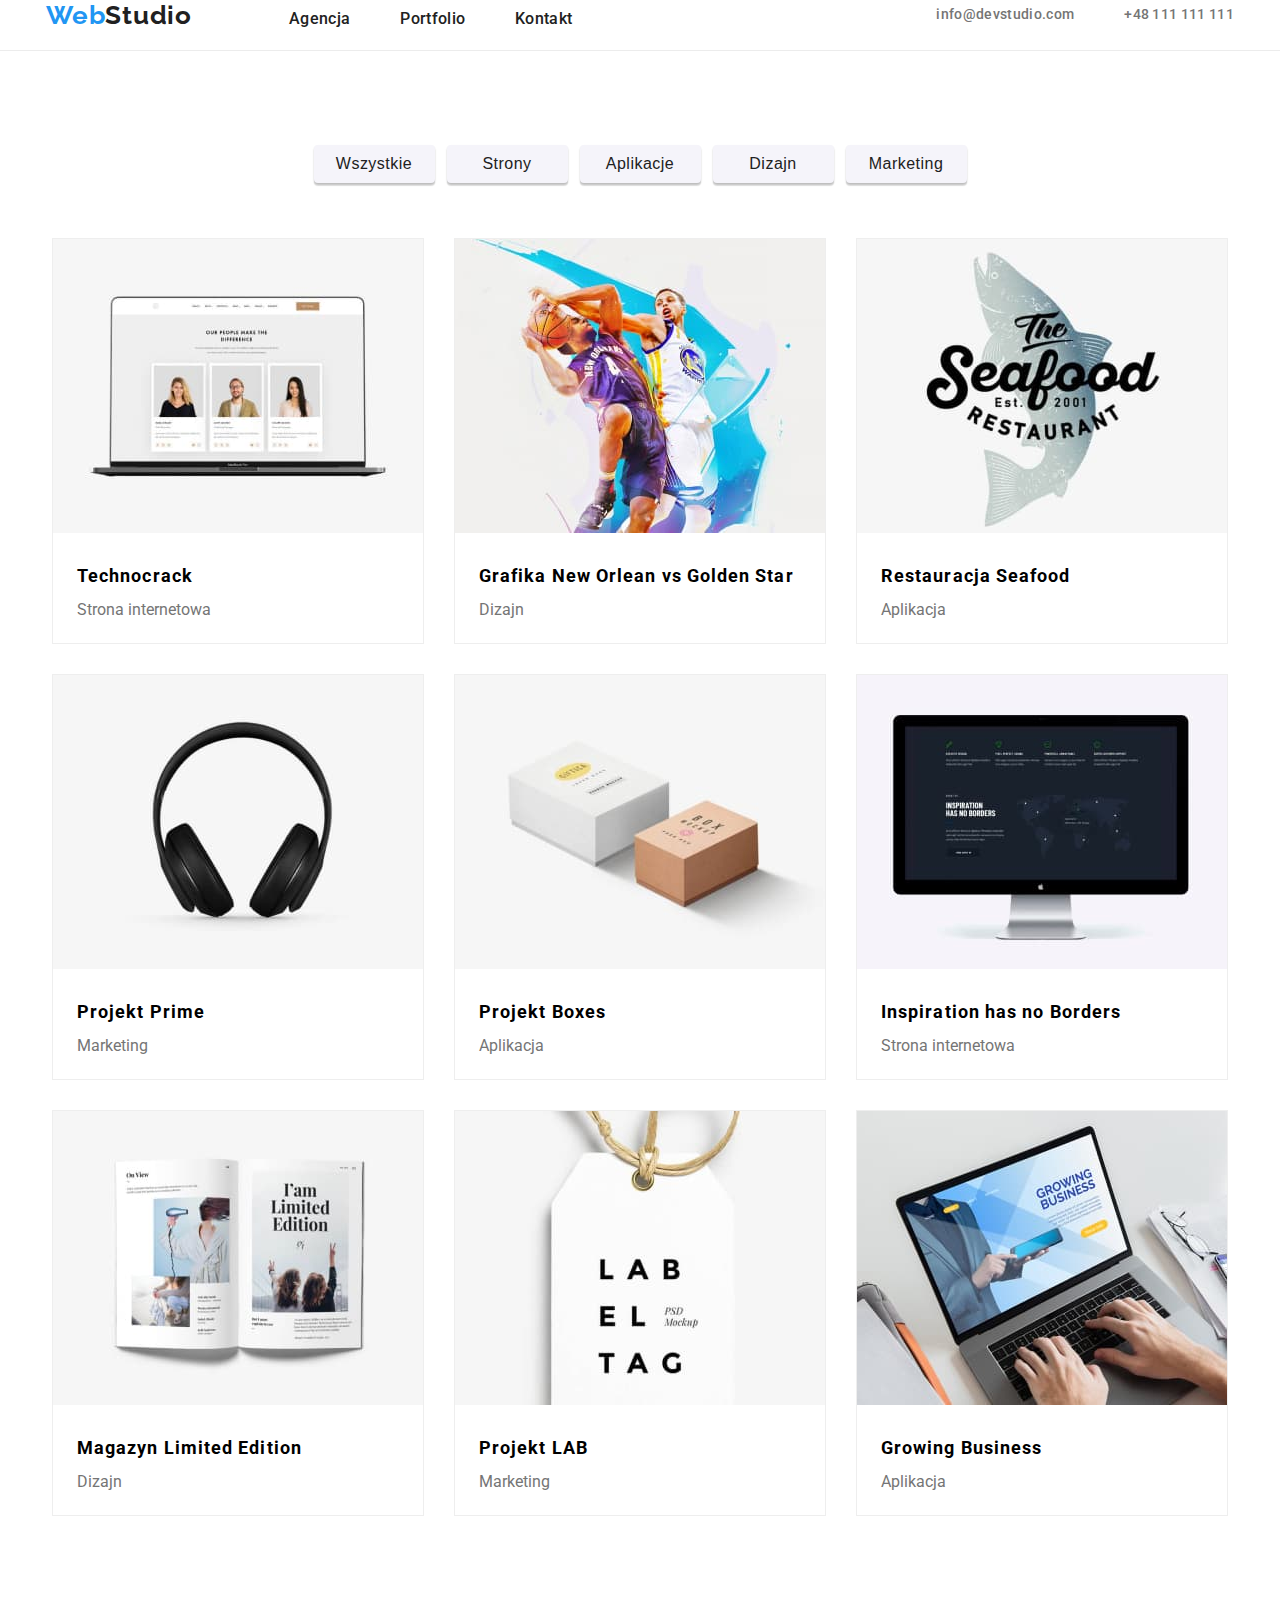
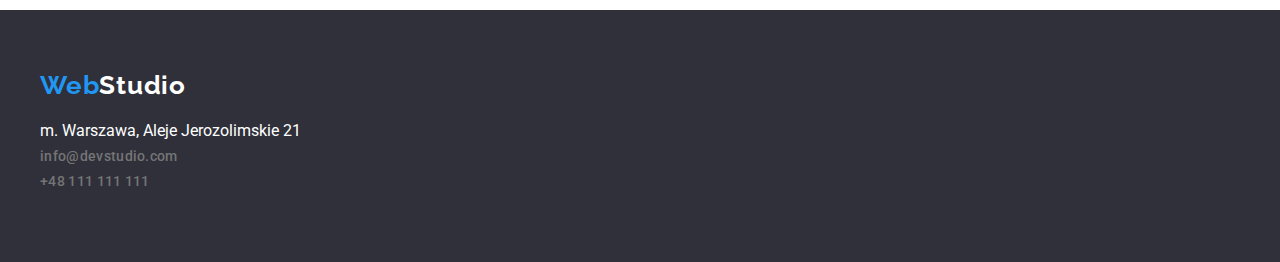
==== commit 8c6beb72: "jeszcze jedno" ====
--- a/portfolio.html
+++ b/portfolio.html
@@ -23,7 +23,7 @@
   <body>
     <a href="index.html"></a>
     <header class="flexWstdioTop">
-      <div class="container">
+      <div class="container headerTop">
         <nav>
           <a class="WebStudio" href="index.html"><span class="wstudio">Web</span>Studio</a>
           <a class="linkRest" href="#">Agencja</a>
--- a/css/style.css
+++ b/css/style.css
@@ -138,12 +138,16 @@
   text-align: center;
   padding-top: 200px;
   align-items: center;
+  max-width: 700px;
+  margin-left: 250px;
 }
 
 .flexTop {
   background: #2f303a;
   height: 600px;
   margin-top: 25px;
+  align-items: center;
+  text-align: center;
 }
 
 .botoonIndex {
@@ -159,6 +163,7 @@
   width: 200px;
   height: 50px;
   box-shadow: 0px 4px 4px rgba(0, 0, 0, 0.15);
+  margin-top: 40px;
 }
 
 .botoonIndex:hover {
@@ -247,8 +252,7 @@
   gap: 12px;
   padding-top: 94px;
 }
-.buttonsIdex {
-}
+
 .fiveButtonOne:hover {
   color: #ffffff;
   background: #2196f3;
@@ -277,6 +281,7 @@
   font-size: 16px;
   line-height: 1.87;
   color: #757575;
+  margin-left: 24px;
 }
 
 .addres {
